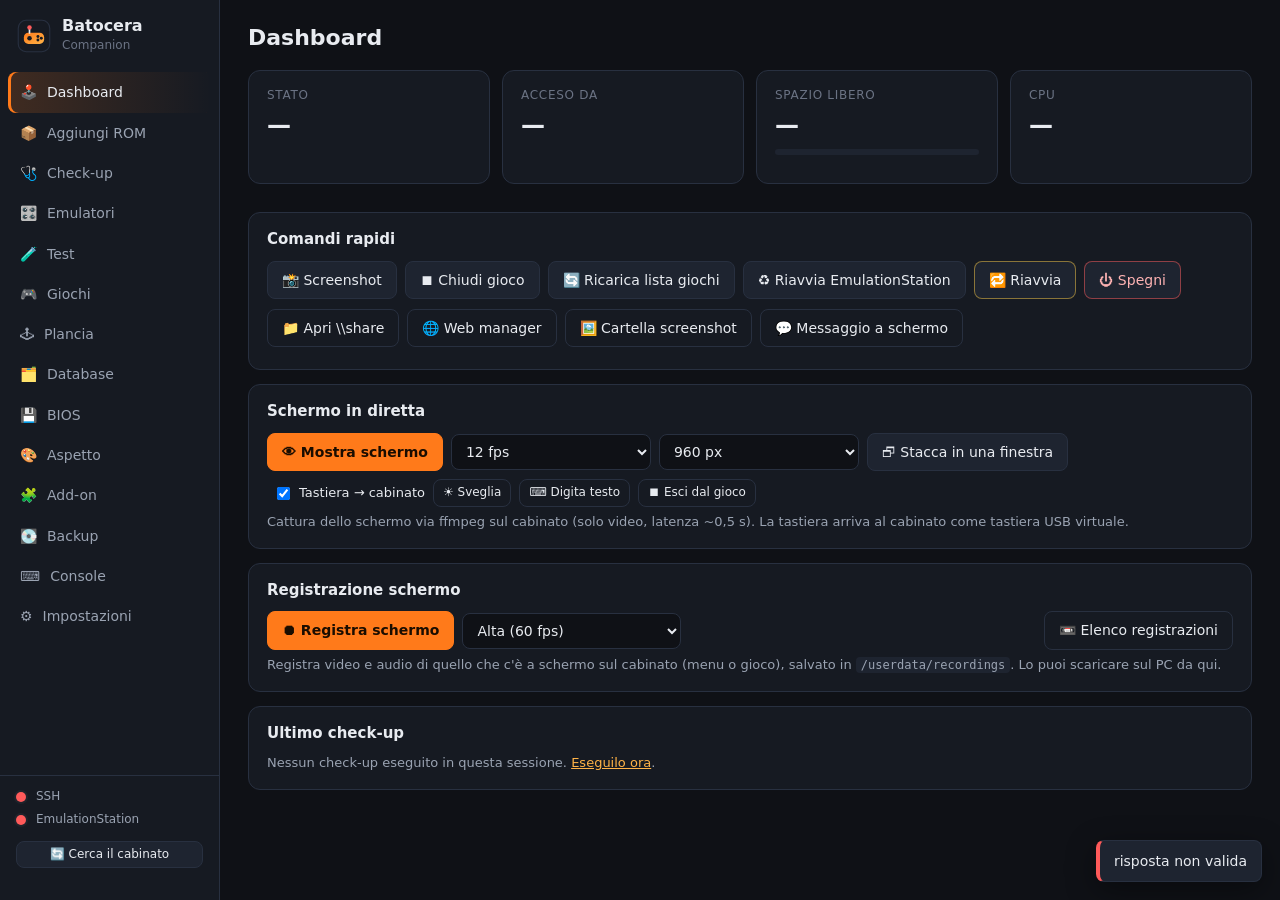
==== cmd/companion/web/index.html @ df808feb "1.18.3: scan e avanzamento con ETA per il backup USB; percentuale e tempo rimanente su tutte le barr" ====
<!doctype html>
<html lang="it">
<head>
<meta charset="utf-8">
<meta name="viewport" content="width=device-width, initial-scale=1, viewport-fit=cover">
<link rel="manifest" href="manifest.json">
<link rel="apple-touch-icon" href="icon-192.png">
<meta name="apple-mobile-web-app-capable" content="yes">
<meta name="apple-mobile-web-app-status-bar-style" content="black-translucent">
<meta name="theme-color" content="#0f1116">
<title>Batocera Companion</title>
<link rel="icon" href="icon.svg" type="image/svg+xml">
<link rel="stylesheet" href="app.css">
</head>
<body>
<div id="app">
  <aside id="side">
    <div class="brand">
      <img src="icon.svg" alt="">
      <div><b>Batocera</b><span>Companion</span></div>
    </div>
    <button id="menu-btn" type="button" onclick="toggleMenu()">☰ <span id="menu-cur">Dashboard</span></button>
    <nav>
      <a data-view="dash" class="active">🕹️ <span>Dashboard</span> <em class="badge" id="up-badge" hidden></em></a>
      <a data-view="roms">📦 <span>Aggiungi ROM</span></a>
      <a data-view="check">🩺 <span>Check-up</span></a>
      <a data-view="emu">🎛️ <span>Emulatori</span></a>
      <a data-view="test">🧪 <span>Test</span></a>
      <a data-view="games">🎮 <span>Giochi</span></a>
      <a data-view="plancia">🕹 <span>Plancia</span></a>
      <a data-view="dats">🗂️ <span>Database</span></a>
      <a data-view="bios">💾 <span>BIOS</span></a>
      <a data-view="look">🎨 <span>Aspetto</span></a>
      <a data-view="addons">🧩 <span>Add-on</span></a>
      <a data-view="backup">💽 <span>Backup</span></a>
      <a data-view="shell">⌨️ <span>Console</span></a>
      <a data-view="settings">⚙️ <span>Impostazioni</span></a>
    </nav>
    <div class="conn" id="conn">
      <div class="dot" id="dot-ssh"></div><span>SSH</span>
      <div class="dot" id="dot-es"></div><span>EmulationStation</span>
      <button class="btn sm" id="reconn-btn" onclick="reconnect()" title="Chiude la connessione e cerca di nuovo il cabinato" style="grid-column:1/-1;margin-top:6px">🔄 Cerca il cabinato</button>
    </div>
    <div class="side-foot"><span id="ver"></span></div>
  </aside>

  <main id="main">

    <!-- DASHBOARD -->
    <section data-view="dash" class="view active">
      <header><h1>Dashboard</h1><div class="hint" id="dash-host"></div></header>
      <div class="cards">
        <div class="card stat"><div class="k">Stato</div><div class="v" id="st-state">—</div><div class="s" id="st-run"></div><div class="s" id="st-reconn" hidden><button class="btn sm" onclick="reconnect()">🔄 Cerca il cabinato</button></div></div>
        <div class="card stat"><div class="k">Acceso da</div><div class="v" id="st-up">—</div><div class="s" id="st-ver"></div></div>
        <div class="card stat"><div class="k">Spazio libero</div><div class="v" id="st-disk">—</div><div class="s"><div class="bar"><i id="st-diskbar"></i></div></div></div>
        <div class="card stat"><div class="k">CPU</div><div class="v" id="st-temp">—</div><div class="s" id="st-roms"></div></div>
      </div>
      <div class="card" id="up-card" hidden>
        <h2>Aggiornamenti disponibili <span class="hint" id="up-when"></span></h2>
        <div id="up-list"></div>
        <div class="btns" style="margin-top:8px"><button class="btn" onclick="upLoad(true)">🔄 Controlla ora</button></div>
        <div id="up-job" hidden><div class="jobline"><span id="up-step"></span></div><div class="bar big"><i id="up-bar"></i></div><pre class="log" id="up-log"></pre></div>
      </div>
      <div class="card">
        <h2>Comandi rapidi</h2>
        <div class="btns">
          <button class="btn" onclick="cmd('screenshot')">📸 Screenshot</button>
          <button class="btn" onclick="cmd('emukill')">⏹ Chiudi gioco</button>
          <button class="btn" onclick="cmd('reloadgames')">🔄 Ricarica lista giochi</button>
          <button class="btn" onclick="cmd('restart_es')">♻️ Riavvia EmulationStation</button>
          <button class="btn warn" onclick="confirmCmd('reboot','Riavviare il cabinato?')">🔁 Riavvia</button>
          <button class="btn danger" onclick="confirmCmd('shutdown','Spegnere il cabinato?')">⏻ Spegni</button>
        </div>
        <div class="btns small">
          <button class="btn desktop-only ghost" onclick="openWhat('share')">📁 Apri \\share</button>
          <button class="btn ghost" onclick="openWhat('web')">🌐 Web manager</button>
          <button class="btn desktop-only ghost" onclick="openWhat('screens')">🖼️ Cartella screenshot</button>
          <button class="btn ghost" onclick="notifyPrompt()">💬 Messaggio a schermo</button>
        </div>
        <div id="shot-wrap" class="shot" hidden><img id="shot"><div class="hint" id="shot-path"></div></div>
      </div>
      <div class="card">
        <h2>Schermo in diretta</h2>
        <div class="btns">
          <button class="btn primary" id="live-btn" onclick="liveToggle()">👁 Mostra schermo</button>
          <select id="live-fps" class="in"><option value="8">8 fps (leggero)</option><option value="12" selected>12 fps</option><option value="20">20 fps</option><option value="30">30 fps</option></select>
          <select id="live-w" class="in"><option value="640">640 px</option><option value="960" selected>960 px</option><option value="1280">1280 px</option></select>
          <button class="btn desktop-only" onclick="liveDetach()">🗗 Stacca in una finestra</button>
          <label class="chk" style="margin-left:6px"><input type="checkbox" id="live-kb" checked> Tastiera → cabinato</label>
          <button class="btn sm ghost" onclick="wakeScreen()" title="Esce dal salvaschermo di EmulationStation">☀ Sveglia</button>
          <button class="btn sm ghost" onclick="typePrompt()" title="Digita un testo (URL, codice…) nel campo attivo sul cabinato">⌨ Digita testo</button>
          <button class="btn sm ghost" onclick="cmd('emukill')" title="Chiude il gioco in corso (come Hotkey+Start)">⏹ Esci dal gioco</button>
          <span class="hint" id="live-state"></span>
        </div>
        <div id="live-wrap" class="shot" hidden><div id="live-stage" tabindex="0" title="Clicca qui e usa la tastiera per controllare il cabinato" style="outline:none"><img id="live" style="width:100%;max-width:1280px;border-radius:8px;border:1px solid var(--line);background:#000;display:block"></div><div id="pad" class="pad mobile-only"></div><div class="hint desktop-only">Clicca sull'immagine per prendere il controllo: frecce · Invio = OK/A · Esc = indietro/B · nei giochi RetroArch: X=A Z=B S=X A=Y Q/W=L/R Invio=Start Shift destro=Select F1=menu Esc×2=esci</div></div>
        <div class="hint">Cattura dello schermo via ffmpeg sul cabinato (solo video, latenza ~0,5 s). La tastiera arriva al cabinato come tastiera USB virtuale.</div>
      </div>
      <div class="card">
        <h2>Registrazione schermo</h2>
        <div class="btns">
          <button class="btn primary" id="rec-btn" onclick="recToggle()">⏺ Registra schermo</button>
          <select id="rec-q" class="in" title="Qualità">
            <option value="ultra">Ultra (60 fps, file grande)</option>
            <option value="high" selected>Alta (60 fps)</option>
            <option value="mid">Media (30 fps)</option>
            <option value="low">Bassa (25 fps)</option>
          </select>
          <span id="rec-state" class="hint"></span>
          <div class="grow"></div>
          <button class="btn ghost" onclick="recList()">📼 Elenco registrazioni</button>
        </div>
        <div class="hint">Registra video e audio di quello che c'è a schermo sul cabinato (menu o gioco), salvato in <code>/userdata/recordings</code>. Lo puoi scaricare sul PC da qui.</div>
        <div id="rec-job" hidden><div class="jobline"><span id="rec-step"></span></div><div class="bar big"><i id="rec-bar"></i></div></div>
        <table class="tbl" id="rec-table" hidden><thead><tr><th>File</th><th>Dimensione</th><th>Data</th><th></th></tr></thead><tbody></tbody></table>
      </div>
      <div class="card" id="dash-summary">
        <h2>Ultimo check-up</h2>
        <div class="hint">Nessun check-up eseguito in questa sessione. <a href="#" onclick="go('check');runCheckup();return false">Eseguilo ora</a>.</div>
      </div>
    </section>

    <!-- ROM -->
    <section data-view="roms" class="view">
      <header><h1>Aggiungi ROM</h1><div class="hint">Scegli i file: capisco che gioco è, per quale sistema e per quale core, lo sistemo e lo copio nella cartella giusta.</div></header>
      <div class="card">
        <div class="btns">
          <button class="btn desktop-only primary" onclick="pick('files')">📄 Scegli file…</button>
          <button class="btn desktop-only" onclick="pick('folder')">📁 Scegli cartella…</button>
          <span class="or desktop-only">oppure incolla un percorso:</span>
          <input id="rom-path" class="in grow" placeholder="D:\ROM\sf2.zip  oppure  D:\ROM\neogeo">
          <button class="btn" onclick="analyzePath()">Analizza</button>
          <label class="btn mobile-only">📤 Carica file<input type="file" multiple hidden onchange="uploadAndAnalyze(this.files)"></label>
        </div>
        <div class="hint" id="dat-warning"></div>
      </div>
      <div class="card" id="rom-job" hidden>
        <div class="jobline"><b id="rom-job-title"></b><span id="rom-job-step"></span></div>
        <div class="bar big"><i id="rom-job-bar"></i></div>
        <pre class="log" id="rom-job-log"></pre>
      </div>
      <div class="card" id="rom-result" hidden>
        <div class="rowhead">
          <h2>Piano di copia</h2>
          <div class="legend"><i class="g"></i> riconosciuto <i class="y"></i> da verificare <i class="r"></i> non copiabile</div>
          <select class="in sel-sm" id="rom-filter" onchange="renderRoms()" title="Mostra solo…">
            <option value="all">Mostra: tutte</option>
            <option value="green">Solo riconosciute</option>
            <option value="yellow">Solo da verificare</option>
            <option value="red">Solo non copiabili</option>
            <option value="problems">Solo con problemi (gialle + rosse)</option>
          </select>
          <div class="grow"></div>
          <div class="summary" id="rom-summary"></div>
        </div>
        <table class="tbl" id="rom-table">
          <thead><tr><th></th><th>File</th><th>Gioco</th><th>Sistema</th><th>Core</th><th>Azione</th><th>Destinazione</th><th>Note</th></tr></thead>
          <tbody></tbody>
        </table>
        <div class="btns right">
          <button class="btn primary big" id="rom-apply" onclick="applyRoms()">⬆️ Copia sul cabinato</button>
        </div>
      </div>
    </section>

    <!-- CHECKUP -->
    <section data-view="check" class="view">
      <header><h1>Check-up</h1><div class="hint">Controllo completo: controller, hotkey, BIOS, ROM, video, audio, rete e impostazioni. Ogni correzione fa prima un backup di batocera.conf.</div></header>
      <div class="card">
        <div class="btns">
          <button class="btn primary" onclick="runCheckup()">🩺 Esegui check-up</button>
          <button class="btn" onclick="reportPDF()" title="Scarica un PDF con hardware, versioni, giochi, BIOS, controller, app e avvisi">📄 Report PDF</button>
          <div class="filters" id="check-filters"></div>
          <div class="grow"></div>
          <div class="score" id="check-score" hidden><b></b><span>/100</span></div>
        </div>
        <div id="check-job" hidden><div class="jobline"><span id="check-step"></span></div><div class="bar big"><i class="indet"></i></div></div>
      </div>
      <div id="check-list"></div>
      <div class="card" style="margin-top:14px">
        <h2>Perché scatta?</h2>
        <div class="hint">Diagnosi di scatti (stutter) e strappi dell'immagine (tearing): frequenza reale dello schermo, modalità video, CPU e temperature, vsync e impostazioni di RetroArch, catture dello schermo e programmi pesanti in sottofondo, servizi. Lanciala subito dopo aver giocato a un titolo che scatta.</div>
        <div class="btns" style="margin-top:8px"><button class="btn primary" onclick="stRun()">🩺 Analizza</button></div>
        <div id="st-job" hidden style="margin-top:8px"><div class="jobline"><span id="st-step"></span></div><div class="bar big"><i class="indet"></i></div></div>
        <div id="st-out" style="margin-top:10px"></div>
      </div>
      <div class="card" id="rl-card" style="margin-top:14px">
        <h2>Libreria ROM</h2>
        <div class="hint">Legge <b>tutti</b> i file in <code>/userdata/roms</code> sul cabinato (CRC compresi) e li confronta con i database: giochi riconosciuti, set arcade incompleti, dump sconosciuti, estensioni che EmulationStation ignora, giochi multi-disco con i CD separati in lista, giochi impostati su core non installati (quelli che crashano all'avvio), duplicati. Il risultato entra nel Check-up al posto del semplice conteggio dei file.</div>
        <div class="btns" style="margin-top:8px">
          <button class="btn primary" onclick="rlRun()">🔎 Analizza tutte le ROM</button>
          <button class="btn" id="rl-fix-md" onclick="rlFix('multidisc')" hidden>💿 Sistema i multi-disco</button>
          <button class="btn" id="rl-fix-cores" onclick="rlFix('cores')" hidden>🧹 Togli i core non installati</button>
        </div>
        <div id="rl-job" hidden style="margin-top:8px"><div class="jobline"><span id="rl-step"></span></div><div class="bar big"><i class="indet"></i></div><pre class="log" id="rl-log"></pre></div>
        <div id="rl-out" style="margin-top:10px"></div>
      </div>
    </section>

    <!-- TEST -->
    <section data-view="test" class="view">
      <header><h1>Test</h1><div class="hint">Prove misurate sul cabinato: quanto scalda il mini PC sotto carico e quanto margine hanno gli emulatori con le impostazioni attuali.</div></header>
      <div class="card">
        <h2>Stress test temperature</h2>
        <div class="hint">Mette tutti i core della CPU al 100% per i minuti scelti e registra temperatura e frequenza ogni secondo (15 s a riposo prima del carico). Fai una prova <b>senza ventola</b> e una <b>con ventola</b> con la stessa durata: le curve si sovrappongono nel grafico. Il cabinato deve essere nel menu, non in gioco.</div>
        <div class="btns" style="margin-top:8px;align-items:center">
          <input id="sx-label" placeholder="Etichetta (es. senza ventola)" style="max-width:240px">
          <select id="sx-min"><option value="2">2 min</option><option value="3" selected>3 min</option><option value="5">5 min</option><option value="10">10 min</option></select>
          <button class="btn primary" id="sx-run" onclick="sxRun()">🔥 Avvia stress test</button>
          <button class="btn" id="sx-stop" onclick="sxStop()" hidden>⏹ Ferma</button>
        </div>
        <div id="sx-job" hidden style="margin-top:8px"><div class="jobline"><span id="sx-step"></span><b id="sx-pct"></b></div><div class="bar big"><i id="sx-bar"></i></div><pre class="log" id="sx-log" style="max-height:120px"></pre></div>
        <div id="sx-chart" style="margin-top:10px"></div>
        <div id="sx-runs" style="margin-top:10px"></div>
      </div>
      <div class="card" style="margin-top:14px">
        <h2>Test prestazioni emulatore</h2>
        <div class="hint"><b>Benchmark</b>: avvia il gioco da EmulationStation per 6 s (così Batocera genera la configurazione esatta di quel sistema), lo chiude e lo rilancia nella modalità benchmark dell'emulatore — RetroArch con vsync e audio sbloccati per N secondi di gioco, MAME con <code>-bench</code> — ottenendo la <b>velocità rispetto al tempo reale</b>: 1,0× = regge appena i 60 fps, 3× = tre volte più veloce del necessario. Numero esatto e ripetibile: cambia impostazioni nella scheda Emulatori e rifai la prova. Dolphin, PCSX2, Flycast e gli altri non hanno una modalità benchmark: per loro (o spuntando <b>Misura in gioco</b>) il Companion misura invece CPU, core più carico, GPU e temperatura durante il gioco. <b>Confronta con le consigliate</b> ripete la prova con le impostazioni consigliate applicate temporaneamente (batocera.conf ripristinato alla fine). Durante il benchmark lo schermo del cabinato mostra il gioco accelerato: è normale.</div>
        <div class="btns" style="margin-top:8px;align-items:center">
          <select id="pf-sys" onchange="pfGames()"><option value="">Sistema…</option></select>
          <select id="pf-game" style="max-width:320px"><option value="">Gioco…</option></select>
          <select id="pf-sec"><option value="30">30 s</option><option value="45" selected>45 s</option><option value="90">90 s</option></select>
          <label class="chk"><input type="checkbox" id="pf-cmp"> Confronta con le consigliate</label>
          <label class="chk"><input type="checkbox" id="pf-live"> Misura in gioco</label>
          <button class="btn primary" id="pf-run" onclick="pfRun()">🏁 Avvia</button>
          <button class="btn" id="pf-stop" onclick="pfStop()" hidden>⏹ Ferma</button>
        </div>
        <div id="pf-job" hidden style="margin-top:8px"><div class="jobline"><span id="pf-step"></span><b id="pf-pct"></b></div><div class="bar big"><i id="pf-bar"></i></div></div>
        <div id="pf-out" style="margin-top:10px"></div>
      </div>
    </section>

    <!-- GAMES -->
    <section data-view="emu" class="view">
      <h1>Emulatori</h1>
      <p class="sub">Per ogni sistema: quale emulatore usare e come mostrare l'immagine, con la spiegazione di ogni voce e i valori consigliati per il PC del cabinato. Le modifiche vanno in <code>batocera.conf</code> (copia di sicurezza automatica) e valgono dal prossimo avvio di un gioco.</p>
      <div class="hint" id="emu-hw"></div>
      <div class="emu-wrap">
        <div class="card emu-list"><div id="emu-systems">…</div></div>
        <div class="card emu-form" id="emu-form"><div class="hint">Scegli un sistema a sinistra.</div></div>
      </div>
    </section>
    <section data-view="games" class="view">
      <header><h1>Giochi</h1><div class="hint">Elenco letto da EmulationStation. Doppio click o ▶ per avviare sul cabinato.</div></header>
      <div class="card">
        <div class="btns">
          <select id="g-sys" class="in" onchange="loadGames()"></select>
          <input id="g-filter" class="in grow" placeholder="cerca…" oninput="renderGames()">
          <span class="hint" id="g-count"></span>
        </div>
        <div class="btns" style="margin-top:8px">
          <button class="btn primary" onclick="gamesScrape()">🖼 Scraper…</button>
          <button class="btn" onclick="gamesRename()" title="Nomi leggibili: nome esteso per gli arcade, via i tag tra parentesi per le console">✎ Nomi…</button>
          <button class="btn" id="g-mame" onclick="gamesMame()" title="Verifica e converte gli zip della cartella mame alla versione di MAME installata sul cabinato">🔧 Set MAME…</button>
          <button class="btn" onclick="gamesMultidisc()" title="Crea l'.m3u e nasconde i singoli CD dei giochi multi-disco">💿 Nascondi duplicati multi-CD</button>
          <button class="btn" onclick="gamesHide(true)" title="Nasconde i selezionati dalla lista di EmulationStation">👁‍🗨 Nascondi</button>
          <button class="btn ghost" onclick="gamesHide(false)">Mostra</button>
          <button class="btn danger" id="g-del" onclick="gamesDelete()" disabled>🗑 Elimina selezionati</button>
          <label class="chk"><input type="checkbox" id="g-perm"> elimina definitivamente (senza cestino)</label>
          <div class="grow"></div>
          <span class="hint" id="g-trash"></span>
          <button class="btn ghost sm" onclick="gamesTrashEmpty()">Svuota cestino</button>
        </div>
        <div id="g-job" hidden><div class="jobline"><span id="g-step"></span></div><div class="bar big"><i id="g-bar"></i></div><pre class="log" id="g-log"></pre></div>
        <table class="tbl" id="g-table"><thead><tr><th style="width:28px"><input type="checkbox" id="g-all" onchange="gamesAll(this.checked)"></th><th style="width:45%">Nome</th><th>File</th><th style="width:190px"></th></tr></thead><tbody></tbody></table>
      </div>
    </section>

    <!-- DATS -->
    <section data-view="plancia" class="view">
      <header><h1>Plancia</h1><div class="hint">I comandi fisici del cabinato con le scritte della plancia: si illuminano quando li premi, così verifichi cablaggio ed encoder senza avviare un gioco. Sotto ogni pulsante c'è il tasto Batocera corrispondente (A, B, X, Y, L, R, Start, Hotkey).</div></header>
      <div class="card">
        <div class="btns">
          <span id="pl-st" class="hint">…</span>
          <div class="grow"></div>
          <label class="chk"><input type="checkbox" id="pl-swap" onchange="plSwap(this.checked)"> Scambia giocatore 1 ↔ 2</label>
          <button class="btn" id="pl-edit-btn" onclick="plEditToggle()">✏️ Rinomina pulsanti</button>
          <button class="btn" onclick="plResetTest()">↺ Azzera test</button>
        </div>
        <div class="hint" id="pl-hint" style="margin-top:6px">Premi ogni comando sul cabinato: quelli già provati restano segnati con ✓. In modalità rinomina clicca un pulsante per cambiarne la scritta.</div>
        <div id="pl-board" class="pl-board"></div>
        <details style="margin-top:10px"><summary class="hint" style="cursor:pointer">Eventi grezzi</summary><pre id="pl-log" class="log" style="max-height:160px"></pre></details>
      </div>
    </section>
    <section data-view="dats" class="view">
      <header><h1>Database (DAT)</h1><div class="hint">Elenchi ufficiali dei file che ogni core si aspetta. Servono per riconoscere e ricostruire le ROM. Il DAT di MAME viene generato dal MAME installato sul cabinato, così è sempre quello giusto.</div></header>
      <div class="card">
        <div class="btns">
          <button class="btn primary" onclick="datDownloadRecommended()">⬇️ Scarica i consigliati</button>
          <button class="btn" onclick="datGenerate()">🏭 Genera DAT MAME dal cabinato</button>
          <button class="btn" onclick="datImport()">📥 Importa DAT da file…</button>
          <button class="btn ghost" onclick="loadDats()">Aggiorna</button>
        </div>
        <div id="dat-job" hidden><div class="jobline"><span id="dat-step"></span></div><div class="bar big"><i id="dat-bar"></i></div><pre class="log" id="dat-log"></pre></div>
      </div>
      <div class="card"><h2>Arcade</h2><table class="tbl" id="dat-arcade"><tbody></tbody></table></div>
      <div class="card"><h2>Console</h2><table class="tbl" id="dat-console"><tbody></tbody></table></div>
    </section>

    <!-- BIOS -->
    <section data-view="bios" class="view">
      <header><h1>BIOS</h1><div class="hint">Stato dei BIOS secondo <code>batocera-systems</code>. Copia i file mancanti in /userdata/bios con il nome esatto.</div></header>
      <div class="card">
        <div class="btns">
          <button class="btn primary" onclick="biosUpload('bios')">⬆️ Carica file BIOS…</button>
          <button class="btn primary" onclick="biosUpload('folder')">📁 Carica tutta la cartella BIOS…</button>
          <label class="chk"><input type="checkbox" id="bios-ow"> sovrascrivi anche quelli già presenti</label>
          <button class="btn ghost" onclick="loadBios(true)">Ricontrolla</button>
          <span class="hint" id="bios-summary"></span>
        </div>
        <div id="bios-job" hidden><div class="jobline"><span id="bios-step"></span></div><div class="bar big"><i id="bios-bar"></i></div><pre class="log" id="bios-log"></pre></div>
      </div>
      <div class="card"><table class="tbl" id="bios-table"><thead><tr><th>Sistema</th><th>File</th><th>Stato</th><th>Dettaglio</th></tr></thead><tbody></tbody></table></div>
    </section>

    <!-- ASPETTO -->
    <section data-view="look" class="view">
      <header><h1>Aspetto</h1><div class="hint">Schermata di avvio (video/immagine) e tema di EmulationStation. Ogni modifica è reversibile: gli originali finiscono in <code>/userdata/system/companion_backup</code>.</div></header>
      <div class="card" id="stock-card">
        <h2>Modalità "stock" per i video <span id="stock-state" class="hint"></span></h2>
        <div class="hint">Il cabinato si presenta come un Arcade1Up originale: in lista restano <b>solo i giochi che scegli qui</b> (gli altri vengono nascosti, i sistemi senza giochi scelti spariscono dal menu), i menu di configurazione spariscono (modalità Kiosk), niente orologio né suggerimenti in basso. Tutto torna com'era con "Disattiva". EmulationStation viene riavviato.</div>
        <div class="btns" style="margin-top:8px">
          <select id="stock-sys" class="in" onchange="stockRender()"></select>
          <input id="stock-filter" class="in grow" placeholder="cerca…" oninput="stockRender()">
          <button class="btn sm" onclick="stockPick('street fighter')">+ tutti gli Street Fighter</button>
          <button class="btn sm ghost" onclick="stockPickAll(true)">seleziona i visibili</button>
          <button class="btn sm ghost" onclick="stockPickAll(false)">deseleziona i visibili</button>
          <span class="hint" id="stock-count"></span>
        </div>
        <div id="stock-games" class="chklist" style="max-height:260px;overflow:auto;margin-top:8px"></div>
        <label class="chk" style="margin-top:6px"><input type="checkbox" id="stock-kiosk" checked> Modalità Kiosk (nasconde i menu di configurazione; Hotkey+Start e il menu rapido dei giochi restano)</label>
        <div class="btns" style="margin-top:8px"><button class="btn primary" id="stock-on" onclick="stockSet('on')">🎬 Attiva</button><button class="btn" id="stock-off" onclick="stockSet('off')">↩ Disattiva</button></div>
      </div>
      <div class="card">
        <h2>Schermata di avvio</h2>
        <div class="hint" id="look-splash-state">…</div>
        <div class="form" style="margin-top:10px">
          <label>Video di avvio (.mp4)<div class="btns"><input id="lk-video" class="in grow" placeholder="nessuno" readonly><button class="btn" onclick="lkPick('video')">Scegli…</button></div></label>
          <label>Immagine fissa dei primi secondi (boot-logo .png) <span class="hint">su molti PC non viene mostrata: meglio metterla dentro il video</span><div class="btns"><input id="lk-bootlogo" class="in grow" placeholder="nessuna" readonly><button class="btn" onclick="lkPick('bootlogo')">Scegli…</button></div></label>
          <label>Logo della schermata di caricamento di EmulationStation (dopo il video, .png)<div class="btns"><input id="lk-eslogo" class="in grow" placeholder="originale Batocera" readonly><button class="btn" onclick="lkPick('eslogo')">Scegli…</button></div></label>
          <label>Durata riproduzione<input id="lk-length" class="in" value="auto" placeholder="auto"><span class="hint">Lascia <b>auto</b>: il video viene riprodotto per intero e X parte dopo. Un numero di secondi fisso può far fallire l'avvio grafico (drmSetMaster busy).</span></label>
          <label class="chk"><input type="checkbox" id="lk-sound" checked> Audio del video</label>
          <label class="chk"><input type="checkbox" id="lk-subtitle"> Mostra la scritta della versione Batocera</label>
          <label class="chk"><input type="checkbox" id="lk-replace" checked> Togli gli altri video/immagini già presenti in /userdata/splash</label>
        </div>
        <div class="btns">
          <button class="btn primary" onclick="lkApplySplash()">⬆️ Applica</button>
          <button class="btn ghost" onclick="lkResetSplash()">↩ Ripristina originale Batocera</button>
        </div>
        <div id="look-job" hidden><div class="jobline"><span id="look-step"></span></div><div class="bar big"><i id="look-bar"></i></div><pre class="log" id="look-log"></pre></div>
      </div>
      <div class="card">
        <h2>Tema di EmulationStation</h2>
        <div class="btns">
          <span>Tema attuale: <b id="lk-curtheme">—</b></span>
          <div class="grow"></div>
          <select id="lk-theme" class="in"></select>
          <button class="btn primary" onclick="lkSetTheme()">Applica e riavvia ES</button>
          <button class="btn" onclick="lkUploadTheme()">📦 Carica tema da .zip…</button>
          <input id="lk-ghurl" class="in grow" placeholder="https://github.com/utente/nome-tema (tema non in catalogo)">
          <button class="btn" onclick="lkInstallURL()">⬇ Installa da GitHub</button>
        </div>
        <div class="hint">I temi si trovano su <a href="#" onclick="openUrl('https://wiki.batocera.org/themes');return false">wiki.batocera.org/themes</a> e su GitHub (es. <code>es-theme-*</code>). Uno zip scaricato da GitHub va bene così com'è.</div>
        <div class="btns small"><button class="btn ghost" onclick="lkLoadAvailable()">🌐 Catalogo temi Batocera</button><input id="lk-search" class="in" placeholder="cerca…" oninput="lkRenderAvail()" hidden><span class="hint" id="lk-avail-hint"></span></div>
        <div class="themes" id="lk-avail" hidden></div>
      </div>
    </section>

    <!-- ADD-ON -->
    <section data-view="addons" class="view">
      <header><h1>Add-on</h1><div class="hint">Store ufficiale Batocera (giochi homebrew, port, bezel, musiche) e <b>Batocera Unofficial Add-Ons</b> (Chiaki per PS5, Moonlight, Steam, Heroic, Fightcade…). Si installano sul cabinato e compaiono in Ports.</div></header>
      <div class="card">
        <div class="form adbar">
          <label>Origine<select id="ad-src" class="in" onchange="adRender()"><option value="all">Tutti</option><option value="bua">Non ufficiali (BUA)</option><option value="official">Store ufficiale Batocera</option></select></label>
          <label>Categoria<select id="ad-cat" class="in" onchange="adRender()"><option value="all">Tutte</option></select></label>
          <label>Cerca<input id="ad-search" class="in" placeholder="es. chiaki" oninput="adRender()"></label>
        </div>
        <div class="btns adbar2">
          <label class="chk"><input type="checkbox" id="ad-rec" checked onchange="adRender()"> ⭐ Solo consigliati</label>
          <label class="chk"><input type="checkbox" id="ad-inst" onchange="adRender()"> Solo installati</label>
          <div class="grow"></div>
          <button class="btn ghost" onclick="adLoad(true)">🔄 Aggiorna elenco</button>
        </div>
        <div class="hint" id="ad-hint">…</div>
        <div id="ad-job" hidden><div class="jobline"><b id="ad-job-title"></b><span id="ad-step"></span></div><div class="bar big"><i id="ad-bar"></i></div><pre class="log" id="ad-log"></pre></div>
      </div>
      <div class="themes" id="ad-list"></div>
      <div class="card" style="margin-top:14px">
        <h2>Configurazione con un clic</h2>
        <div class="hint">Le app che su Batocera richiedono ritocchi a mano. Il Companion li fa tutti e dice cosa manca.</div>
        <div class="themes" id="as-list"><div class="muted">…</div></div>
        <div id="as-job" hidden><div class="jobline"><b id="as-job-title"></b><span id="as-step"></span></div><div class="bar big"><i id="as-bar"></i></div><pre class="log" id="as-log"></pre></div>
      </div>
      <div class="card" style="margin-top:14px">
        <h2>Flathub</h2>
        <div class="hint">App Linux "ufficiali" (Steam, Heroic, Moonlight, chiaki-ng, emulatori aggiornati…) installate con flatpak e aggiornabili. Compaiono nella sezione <b>Flatpak</b> di EmulationStation.</div>
        <div class="form adbar">
          <label>Cerca su Flathub<input id="fh-search" class="in" placeholder="es. steam, heroic, moonlight" onkeydown="if(event.key==='Enter')fhSearch()"></label>
          <div class="btns" style="align-self:end"><button class="btn primary" onclick="fhSearch()">🔍 Cerca</button><button class="btn ghost" onclick="fhLoad()">⭐ Consigliati e installati</button></div>
        </div>
        <div class="hint" id="fh-hint">…</div>
        <div id="fh-job" hidden><div class="jobline"><b id="fh-job-title"></b><span id="fh-step"></span></div><div class="bar big"><i id="fh-bar"></i></div><pre class="log" id="fh-log"></pre></div>
        <div class="themes" id="fh-list"></div>
      </div>
    </section>

    <!-- SHELL -->
    <section data-view="shell" class="view">
      <header><h1>Console SSH</h1><div class="hint">Comandi diretti sul cabinato (utente root). Utile per <code>batocera-settings-get</code>, <code>batocera-systems</code>, <code>batocera-joysticks-hotkeys</code>…</div></header>
      <div class="card">
        <div class="term" id="sh-term" onclick="if(!getSelection().toString())$('#sh-cmd').focus()">
          <pre id="sh-out"><span class="t-dim">Batocera Companion — console del cabinato (root). Invio esegue, Maiusc+Invio va a capo, ↑/↓ richiama i comandi precedenti.</span>
</pre>
          <div class="t-in"><span class="t-prompt">root@batocera:~#</span><textarea id="sh-cmd" rows="1" spellcheck="false" autocomplete="off" oninput="shGrow()" onkeydown="shKey(event)"></textarea></div>
        </div>
        <div class="btns" style="margin-top:8px"><button class="btn primary" onclick="runShell()">▶ Esegui</button><button class="btn" onclick="shClear()">🧹 Svuota schermata</button><button class="btn" onclick="shCopy()">📋 Copia output</button></div>
        <div class="chips">
          <span class="chip" onclick="shq('batocera-info')">batocera-info</span>
          <span class="chip" onclick="shq('batocera-systems')">batocera-systems</span>
          <span class="chip" onclick="shq('batocera-joysticks-hotkeys')">joysticks-hotkeys</span>
          <span class="chip" onclick="shq('cat /userdata/system/batocera.conf | grep -v ^#')">batocera.conf</span>
          <span class="chip" onclick="shq('cat /userdata/system/configs/emulationstation/es_input.cfg')">es_input.cfg</span>
          <span class="chip" onclick="shq('tail -n 50 /userdata/system/logs/es_launch_stderr.log')">log ultimo avvio</span>
          <span class="chip" onclick="shq('ls /usr/lib/libretro/')">core installati</span>
          <span class="chip" onclick="shq('batocera-es-swissknife --emupid; batocera-es-swissknife --espid')">pid</span>
        </div>
      </div>
    </section>

    <!-- SETTINGS -->
    <section data-view="backup" class="view">
      <div class="card">
        <h2>Backup del cabinato sul PC</h2>
        <div class="hint">Copia sul PC solo i file nuovi o cambiati dall'ultima volta (incrementale), in una cartella normale che puoi sfogliare. Il primo backup delle ROM può durare a lungo; i successivi pochi minuti. <b>Ripristina</b> fa il percorso inverso, riportando sul cabinato i file del backup che mancano o sono diversi.</div>
        <div class="form adbar">
          <label>Dove<select id="bk-target" class="in" onchange="bkTarget()"><option value="pc">Sul PC (questo computer)</option><option value="usb">Su un disco USB collegato al cabinato</option></select></label>
          <label id="bk-dir-wrap">Cartella di destinazione sul PC<input id="bk-dir" class="in" placeholder="es. D:\Backup cabinato"></label>
          <div class="btns" id="bk-pick-wrap" style="align-self:end"><button class="btn" onclick="bkPick()">📁 Scegli…</button></div>
          <label id="bk-usb-wrap" hidden>Disco USB<select id="bk-usb" class="in"></select></label>
          <div class="btns" id="bk-usb-btn" style="align-self:end" hidden><button class="btn" onclick="bkUsbLoad()">🔄 Aggiorna</button></div>
        </div>
        <div id="bk-unmounted"></div>
        <div class="hint" id="bk-usb-hint" hidden>Il backup viene fatto dal cabinato stesso con rsync nella cartella <code>batocera-backup</code> del disco: più veloce che passare dal PC e non occupa la rete. Il disco va formattato in exFAT, NTFS o ext4 (FAT32 non regge file sopra i 4 GB).</div>
        <div id="bk-cats" class="chklist"></div>
        <label class="chk"><input type="checkbox" id="bk-mirror"> Rimuovi dal backup i file che sul cabinato non esistono più <span class="hint">(altrimenti il backup conserva anche i giochi cancellati)</span></label>
        <div class="btns" style="margin-top:10px">
          <button class="btn" onclick="bkScan()">🔍 Calcola dimensioni</button>
          <button class="btn primary" onclick="bkRun('backup')">💽 Esegui backup</button>
          <button class="btn danger" onclick="bkRun('restore')">⏪ Ripristina sul cabinato…</button>
          <button class="btn ghost" id="bk-cancel" hidden onclick="bkCancel()">✖ Annulla</button>
        </div>
        <div class="hint" id="bk-last"></div>
        <div id="bk-job" hidden><div class="jobline"><b id="bk-job-title"></b><span id="bk-step"></span><b id="bk-pct"></b></div><div class="bar big"><i id="bk-bar"></i></div><pre class="log" id="bk-log"></pre></div>
      </div>
    </section>
    <section data-view="settings" class="view">
      <header><h1>Impostazioni</h1></header>
      <div class="card">
        <h2>Cabinato</h2>
        <div class="form">
          <label>Indirizzo IP o nome<input id="c-host" class="in"></label>
          <label>Indirizzo remoto (Tailscale, opzionale)<input id="c-remote" class="in" placeholder="100.x.x.x — usato quando l'IP di casa non risponde"></label>
          <label>Utente SSH<input id="c-user" class="in"></label>
          <label>Password SSH<input id="c-pass" class="in" type="password"></label>
          <label>Porta SSH<input id="c-sshport" class="in" type="number"></label>
          <label>Porta API EmulationStation<input id="c-esport" class="in" type="number"></label>
          <label>Cartella ROM<input id="c-roms" class="in"></label>
          <label>Cartella BIOS<input id="c-bios" class="in"></label>
          <label>Cartella screenshot (PC)<input id="c-shots" class="in"></label>
        </div>
      </div>
      <div class="card">
        <h2>Aggiunta ROM</h2>
        <div class="form">
          <label>Ordine di preferenza core arcade<input id="c-pref" class="in" placeholder="fbneo, mame, mame2015, mame2010, mame2003_plus"></label>
          <label class="chk"><input type="checkbox" id="c-chd"> Converti cue/bin, iso e gdi in CHD sul cabinato</label>
        </div>
        <div class="hint">Quando un gioco è completo per più core, viene usato il primo dell'elenco. Se la cartella di destinazione usa un altro core di default, il core viene impostato solo per quel gioco.</div>
      </div>
      <div class="card">
        <h2>Accesso da iPhone / altri dispositivi</h2>
        <div class="form">
          <label class="chk"><input type="checkbox" id="c-lan"> Attiva l'accesso dalla rete di casa (con PIN)</label>
          <label>PIN (almeno 4 cifre)<input id="c-pin" class="in" inputmode="numeric" placeholder="es. 2468"></label>
          <label>Porta<input id="c-lanport" class="in" type="number" value="8765"></label>
        </div>
        <div class="hint" id="c-lan-info">Modalità "server sul PC": il PC deve restare acceso con l'app aperta. Sull'iPhone apri Safari all'indirizzo mostrato qui dopo il salvataggio, inserisci il PIN (solo la prima volta), poi Condividi → <b>Aggiungi alla schermata Home</b>. Preferisci il server sul cabinato qui sotto.</div>
      </div>
      <div class="card" id="ts-card">
        <h2>Accesso remoto (Tailscale)</h2>
        <div class="hint">Con Tailscale installato sul cabinato (add-on di Batocera) lo raggiungi da fuori casa: questo Companion passa da solo all'indirizzo remoto quando l'IP di casa non risponde, e la web app sul telefono funziona all'indirizzo Tailscale con lo stesso PIN.</div>
        <div class="hint" id="ts-state" style="margin-top:8px">…</div>
        <div class="btns" style="margin-top:8px">
          <button class="btn primary" onclick="tsAction('enable')">▶ Avvio automatico</button>
          <button class="btn" onclick="tsAction('restart')">↻ Riavvia</button>
          <button class="btn" onclick="tsAction('login')">🔑 Accedi all'account…</button>
          <button class="btn ghost" onclick="tsAction('disable')">⏸ Disattiva avvio</button>
          <button class="btn ghost" onclick="tsUseRemote()">Usa IP remoto qui</button>
        </div>
      </div>
      <div class="card" id="vb-card">
        <h2>Pulsanti volume del cabinato</h2>
        <div class="hint">Il bilanciere del volume collegato a due ingressi dello zero delay: un servizio sul cabinato alza/abbassa il volume di sistema (menu, giochi, Chiaki) e mostra la percentuale a schermo. Tienilo premuto per andare veloce.</div>
        <div class="hint" id="vb-state" style="margin-top:8px">…</div>
        <div class="form" style="margin-top:8px">
          <label>Pulsante volume +<div class="btns"><input id="vb-up" class="in grow" placeholder="non rilevato" readonly><button class="btn" onclick="vbDetect('up')">Rileva…</button></div></label>
          <label>Pulsante volume −<div class="btns"><input id="vb-down" class="in grow" placeholder="non rilevato" readonly><button class="btn" onclick="vbDetect('down')">Rileva…</button></div></label>
          <label>Passo (%)<input id="vb-pct" class="in" type="number" value="5" min="1" max="25"></label>
          <label>Volume massimo (%)<input id="vb-max" class="in" type="number" value="150" min="100" max="200" title="Oltre 100 PipeWire amplifica via software"></label>
          <label>Volume all'avvio (%)<input id="vb-boot" class="in" type="number" value="50" min="0" max="200" title="Impostato a ogni accensione del cabinato, poi regoli col bilanciere"></label>
          <label>Tempo minimo fra due variazioni (s)<input id="vb-int" class="in" type="number" value="1" min="0.1" max="5" step="0.1" title="Anche tenendo premuto il bilanciere il volume cambia al massimo una volta ogni tanti secondi"></label>
          <label class="chk" style="grid-column:1/-1"><input type="checkbox" id="vb-popup"> Mostra la barra del volume di EmulationStation al centro dello schermo <span class="hint">(se la spegni/accendi, EmulationStation viene riavviato: non farlo con un gioco in corso)</span></label>
        </div>
        <div class="btns" style="margin-top:8px">
          <button class="btn primary" onclick="vbInstall()">🔊 Installa sul cabinato</button>
          <button class="btn ghost" onclick="vbRemove()">🗑 Rimuovi</button>
        </div>
        <div id="vb-job" hidden><div class="jobline"><span id="vb-step"></span></div><div class="bar big"><i id="vb-bar"></i></div><pre class="log" id="vb-log"></pre></div>
      </div>
      <div class="card" id="ss-card">
        <h2>ScreenScraper</h2>
        <div class="hint">Lo scraper più completo: descrizioni in italiano, genere, anno, copertine, schermate, loghi, video, manuali. Con l'account qui sotto lo usi in due modi: <b>dal Companion</b> (scheda Giochi → Scraper → ScreenScraper) oppure <b>dal menu di Batocera</b> ("Usa anche in Batocera" scrive l'account nelle impostazioni di EmulationStation).</div>
        <div class="form" style="margin-top:10px">
          <label>Utente ScreenScraper<input id="ss-user" class="in" autocomplete="off"></label>
          <label>Password<input id="ss-pass" class="in" type="password" placeholder="(invariata)"></label>
          <label>Regioni preferite<input id="ss-region" class="in" placeholder="it, eu, wor, us, jp"></label>
          <label>Lingue descrizioni<input id="ss-lang" class="in" placeholder="it, en"></label>
        </div>
        <details style="margin-top:8px"><summary class="hint" style="cursor:pointer">Credenziali sviluppatore (servono solo per lo scraper <b>dal Companion</b>)</summary>
          <div class="hint">ScreenScraper accetta richieste solo da software registrati: oltre all'account utente serve un <b>devid</b> + <b>devpassword</b>. Si chiedono gratis sul forum di screenscraper.fr (sezione "Demande de compte développeur") indicando il nome del programma, in genere in pochi giorni. Senza, usa "Usa anche in Batocera": lo scraper di Batocera ha le sue credenziali.</div>
          <div class="form" style="margin-top:6px">
            <label>devid<input id="ss-devid" class="in" autocomplete="off"></label>
            <label>devpassword<input id="ss-devpass" class="in" type="password" placeholder="(invariata)"></label>
          </div>
        </details>
        <div class="btns" style="margin-top:10px"><button class="btn primary" onclick="ssSave()">💾 Salva</button><button class="btn" onclick="ssTest()">🔑 Prova account</button><button class="btn" onclick="ssToES()">📺 Usa anche in Batocera</button></div>
        <div class="hint" id="ss-status" style="margin-top:6px"></div>
      </div>
      <div class="card" id="sg-card">
        <h2>Pistole Sinden (lightgun)</h2>
        <div class="hint">Batocera riconosce le Sinden da solo appena le colleghi via USB (sono una telecamera + un mouse): nessun driver da installare. Qui vedi se sono rilevate e regoli i <b>bordi</b> che la pistola usa per prendere la mira e il <b>rinculo</b>. Le impostazioni valgono per tutti gli emulatori e si applicano dal prossimo gioco avviato.</div>
        <div id="sg-status" class="hint" style="margin-top:8px">…</div>
        <div class="form" style="margin-top:10px">
          <label>Spessore dei bordi<select id="sg-borderssize" class="in"><option value="thin">Sottile (1% dello schermo)</option><option value="medium">Medio (2%) — consigliato</option><option value="big">Grande (2% + cornice nera 1%)</option></select></label>
          <label>Quando mostrarli<select id="sg-bordersmode" class="in"><option value="auto">Automatico — solo con una pistola collegata (consigliato)</option><option value="normal">Normale</option><option value="hidden">Mai (la mira non funziona)</option><option value="force">Sempre, anche senza pistola (per provare)</option></select></label>
          <label>Colore<select id="sg-borderscolor" class="in"><option value="white">Bianco — consigliato</option><option value="red">Rosso</option><option value="green">Verde</option><option value="blue">Blu</option></select></label>
          <label>Rinculo (solo modelli con rinculo)<select id="sg-recoil" class="in"><option value="none">Spento</option><option value="gun">Pistola (un colpo)</option><option value="gun-quiet">Pistola, leggero</option><option value="machinegun">Mitra (a raffica)</option><option value="machinegun-quiet">Mitra, leggero</option></select></label>
        </div>
        <div style="display:flex;gap:14px;align-items:flex-start;margin-top:10px;flex-wrap:wrap">
          <canvas id="sg-preview" width="256" height="192" style="border:1px solid var(--line);border-radius:6px;background:#222"></canvas>
          <div class="hint" style="flex:1;min-width:220px">Anteprima dei bordi sul tuo schermo 4:3. Il bordo bianco è quello che la telecamera della pistola inquadra: più è spesso, più la mira è stabile, ma mangia un po' di immagine. Su uno schermo da 17" il medio è il compromesso giusto.<br><br>Prima partita: in Batocera → Impostazioni controller → Lightgun fai la <b>calibrazione</b> una volta per pistola, poi nei giochi MAME premi i bordi se la mira è spostata.</div>
        </div>
        <div class="btns" style="margin-top:10px"><button class="btn primary" onclick="sgSave()">💾 Salva</button><button class="btn" onclick="sgLoad()">🔄 Rileva pistole</button></div>
      </div>
      <div class="card" id="wk-card">
        <h2>Plancia → tastiera per Model 2 / Model 3 (Wine)</h2>
        <div class="hint">Gli emulatori Windows sotto Wine (Sega Model 2, Supermodel) non ricevono i tasti che Batocera genera con evmapy. Questo servizio legge direttamente la plancia (dalla configurazione controller di EmulationStation) e manda i tasti di default dell'emulatore con una tastiera virtuale, <b>solo mentre gira un gioco di quei sistemi</b>. Mappa: leva = frecce · Coin = 5 · Start = 1 · A = gas (↑) · B = freno (↓) · X = Z · Y = X · P2 Start/Coin = 2/6 · Hotkey+Start = esci.</div>
        <div class="hint" id="wk-state" style="margin-top:8px">…</div>
        <div class="form" style="margin-top:8px">
          <label>Encoder del giocatore 1<div class="btns"><input id="wk-p1" class="in grow" placeholder="non rilevato: usa l'ordine di EmulationStation" readonly><button class="btn" onclick="wkDetect()">Rileva: muovi la leva P1…</button></div></label>
        </div>
        <label class="chk" style="margin-top:8px"><input type="checkbox" id="wk-swap"> Inverti giocatore 1 e 2</label>
        <div class="btns" style="margin-top:8px">
          <button class="btn primary" onclick="wkAction('install')">Installa sul cabinato</button>
          <button class="btn ghost" onclick="wkAction('remove')">Rimuovi</button>
        </div>
      </div>
      <div class="card" id="ha-card">
        <h2>Home Assistant</h2>
        <div class="hint">Installa sul cabinato un agente leggero (basato su HA-Batocera di JBSLabs) che pubblica via MQTT solo: <b>acceso/spento</b>, <b>gioco in corso</b>, <b>temperatura CPU</b>, <b>RAM usata</b> e <b>disco usato</b>, più i pulsanti Riavvia/Spegni. Aggiorna ogni 30 secondi senza interrogare il monitor, quindi non disturba i giochi. Il dispositivo compare da solo in Home Assistant (MQTT discovery); reinstallando, i sensori vecchi vengono rimossi.</div>
        <div class="hint" id="ha-state" style="margin-top:8px">…</div>
        <div class="form" style="margin-top:8px">
          <label>Broker MQTT (IP di Home Assistant)<input id="ha-host" class="in" placeholder="192.168.1.92"></label>
          <label>Porta<input id="ha-port" class="in" type="number" value="1883"></label>
          <label>Utente MQTT<input id="ha-user" class="in" placeholder="mqtt_user"></label>
          <label>Password MQTT<input id="ha-pass" class="in" type="password"></label>
          <label>Nome del dispositivo in HA<input id="ha-name" class="in" value="Cabinato Arcade1Up"></label>
          <label>ID (lettere/numeri)<input id="ha-id" class="in" value="cabinato"></label>
        </div>
        <div class="btns" style="margin-top:8px">
          <button class="btn primary" onclick="haInstall()">🏠 Installa / aggiorna sul cabinato</button>
          <button class="btn ghost" onclick="haRemove()">🗑 Rimuovi</button>
          <button class="btn ghost" onclick="haLoad()">Aggiorna stato</button>
        </div>
        <div id="ha-job" hidden><div class="jobline"><span id="ha-step"></span></div><div class="bar big"><i id="ha-bar"></i></div><pre class="log" id="ha-log"></pre></div>
      </div>
      <div class="card" id="cab-card">
        <h2>Server sul cabinato (consigliato per iPhone)</h2>
        <div class="hint">Installa questa stessa app <b>dentro Batocera</b> come servizio: parte con il cabinato e l'iPhone funziona anche a PC spento. Il PIN si inserisce una sola volta per dispositivo, poi la sessione non scade mai.</div>
        <div class="hint" id="cab-state" style="margin-top:8px">…</div>
        <div class="form" style="margin-top:8px">
          <label>PIN per il server sul cabinato<input id="cab-pin" class="in" inputmode="numeric" placeholder="es. 2468"></label>
          <label>Porta<input id="cab-port" class="in" type="number" value="8765"></label>
        </div>
        <div class="btns">
          <button class="btn primary" id="cab-install" onclick="cabInstall()">⬆️ Installa / aggiorna sul cabinato</button>
          <button class="btn ghost" onclick="cabRemove()">🗑 Rimuovi dal cabinato</button>
          <button class="btn ghost" onclick="cabLoad()">Aggiorna stato</button>
        </div>
        <div id="cab-job" hidden><div class="jobline"><span id="cab-step"></span></div><div class="bar big"><i id="cab-bar"></i></div><pre class="log" id="cab-log"></pre></div>
      </div>
      <div class="btns">
        <button class="btn primary" onclick="saveConfig()">💾 Salva</button>
        <button class="btn ghost" onclick="lanLogoutAll()">🔒 Scollega tutti i telefoni (richiedi di nuovo il PIN)</button>
        <button class="btn danger" onclick="quitApp()">⏻ Esci dall'app</button>
        <button class="btn ghost" onclick="openWhat('data')">📁 Cartella dati app</button>
        <span class="hint" id="c-msg"></span>
      </div>
    </section>

  </main>
</div>
<div id="toasts"></div>
<dialog id="gdlg" class="wide"><div id="gdlg-body"></div></dialog>
<dialog id="dlg"><div id="dlg-body"></div><div class="btns right"><button class="btn" onclick="dlgClose(false)">Annulla</button><button class="btn primary" id="dlg-ok" onclick="dlgClose(true)">OK</button></div></dialog>
<script src="input.js"></script>
<script src="app.js"></script>
</body>
</html>
---- cmd/companion/web/app.css ----
:root{
  --bg:#0f1116;--bg2:#161a22;--bg3:#1e2430;--line:#283040;--fg:#e8ebf0;--fg2:#9aa3b2;--fg3:#6b7384;
  --acc:#ff7a1a;--acc2:#ffb347;--ok:#3fcf6e;--warn:#f5c542;--err:#ff5a5a;--info:#5aa9ff;
  --r:12px;--mono:ui-monospace,Consolas,"Cascadia Mono",monospace;
}
*{box-sizing:border-box}
html,body{margin:0;height:100%;background:var(--bg);color:var(--fg);font:14px/1.45 "Segoe UI",system-ui,sans-serif}
a{color:var(--acc2)}
#app{display:flex;height:100vh;overflow:hidden}
#side{width:220px;flex:none;background:var(--bg2);border-right:1px solid var(--line);display:flex;flex-direction:column}
.brand{display:flex;align-items:center;gap:10px;padding:18px 16px 10px}
.brand img{width:36px;height:36px}
.brand b{display:block;font-size:16px;line-height:1}
.brand span{color:var(--fg3);font-size:12px}
nav{display:flex;flex-direction:column;padding:8px}
nav a{display:flex;gap:10px;align-items:center;padding:10px 12px;border-radius:8px;color:var(--fg2);text-decoration:none;cursor:pointer;user-select:none}
nav a:hover{background:var(--bg3);color:var(--fg)}
nav a.active{background:linear-gradient(90deg,rgba(255,122,26,.18),transparent);color:var(--fg);box-shadow:inset 3px 0 0 var(--acc)}
.conn{margin-top:auto;padding:12px 16px;display:grid;grid-template-columns:12px 1fr;gap:6px 8px;align-items:center;font-size:12px;color:var(--fg2);border-top:1px solid var(--line)}
.dot{width:10px;height:10px;border-radius:50%;background:var(--fg3);box-shadow:0 0 0 2px rgba(255,255,255,.04)}
.dot.on{background:var(--ok);box-shadow:0 0 8px var(--ok)}
.dot.off{background:var(--err)}
.side-foot{padding:8px 16px 12px;font-size:11px;color:var(--fg3)}
#main{flex:1;overflow:auto;padding:22px 28px 40px}
.view{display:none}.view.active{display:block}
header{margin-bottom:16px}
header h1{margin:0 0 4px;font-size:22px}
.hint{color:var(--fg2);font-size:13px}
code{font-family:var(--mono);background:var(--bg3);padding:1px 5px;border-radius:4px;font-size:12px}
.card{background:var(--bg2);border:1px solid var(--line);border-radius:var(--r);padding:16px 18px;margin-bottom:14px}
.card h2{margin:0 0 10px;font-size:15px;color:var(--fg)}
.cards{display:grid;grid-template-columns:repeat(auto-fit,minmax(200px,1fr));gap:12px;margin-bottom:14px}
.stat .k{font-size:12px;color:var(--fg3);text-transform:uppercase;letter-spacing:.06em}
.stat .v{font-size:24px;font-weight:600;margin:4px 0 2px}
.stat .s{font-size:12px;color:var(--fg2);min-height:18px}
.bar{height:6px;background:var(--bg3);border-radius:4px;overflow:hidden;margin-top:6px}
.bar i{display:block;height:100%;width:0;background:linear-gradient(90deg,var(--acc),var(--acc2));transition:width .3s}
.bar.big{height:10px}
.bar i.indet{width:30%;animation:indet 1.2s infinite linear}
@keyframes indet{0%{margin-left:-30%}100%{margin-left:100%}}
.btns{display:flex;flex-wrap:wrap;gap:8px;align-items:center;margin:6px 0}
.btns.small{margin-top:10px}.btns.right{justify-content:flex-end}
.grow{flex:1}
.or{color:var(--fg3);font-size:12px;margin-left:6px}
.btn{background:var(--bg3);color:var(--fg);border:1px solid var(--line);border-radius:8px;padding:8px 14px;cursor:pointer;font:inherit;transition:.15s}
.btn:hover{border-color:var(--fg3);background:#242b39}
.btn.primary{background:var(--acc);border-color:var(--acc);color:#1a0d00;font-weight:600}
.btn.primary:hover{background:var(--acc2)}
.btn.warn{border-color:rgba(245,197,66,.5)}.btn.danger{border-color:rgba(255,90,90,.5);color:#ffb3b3}
.btn.ghost{background:transparent}
.btn.big{padding:11px 20px;font-size:15px}
.btn.sm{padding:4px 9px;font-size:12px}
.btn:disabled{opacity:.5;cursor:not-allowed}
.in{background:var(--bg);border:1px solid var(--line);color:var(--fg);border-radius:8px;padding:8px 10px;font:inherit;min-width:120px}
.in:focus{outline:none;border-color:var(--acc)}
.in.mono{font-family:var(--mono)}
select.in{min-width:200px}
.form{display:grid;grid-template-columns:repeat(auto-fit,minmax(260px,1fr));gap:12px}
.form label{display:flex;flex-direction:column;gap:4px;font-size:12px;color:var(--fg2)}
.form label.chk{flex-direction:row;align-items:center;gap:8px;font-size:13px;color:var(--fg)}
.tbl{width:100%;border-collapse:collapse;font-size:13px;table-layout:fixed}
#rom-table th:nth-child(1){width:44px}#rom-table th:nth-child(2){width:15%}#rom-table th:nth-child(3){width:13%}#rom-table th:nth-child(4){width:100px}#rom-table th:nth-child(5){width:112px}#rom-table th:nth-child(6){width:74px}#rom-table th:nth-child(7){width:14%}
#rom-table td{word-break:break-word}#rom-table select{width:100%;min-width:0}
#g-table th:nth-child(3){width:90px}#bios-table th:nth-child(1){width:110px}#bios-table th:nth-child(3){width:90px}
#dat-arcade td:last-child,#dat-console td:last-child{width:150px}
.tbl th{text-align:left;color:var(--fg3);font-weight:500;font-size:12px;padding:6px 8px;border-bottom:1px solid var(--line)}
.tbl td{padding:7px 8px;border-bottom:1px solid rgba(40,48,64,.6);vertical-align:top}
.tbl tr:hover td{background:rgba(255,255,255,.02)}
.tbl td.mono,.mono{font-family:var(--mono);font-size:12px}
.tbl tr.skipped td{opacity:.4;text-decoration:line-through}
.tbl tr.skipped td:first-child,.tbl tr.skipped td:last-child{text-decoration:none}
.sem{display:inline-block;width:12px;height:12px;border-radius:50%;vertical-align:middle}
.sem.green,.legend .g{background:var(--ok)}.sem.yellow,.legend .y{background:var(--warn)}.sem.red,.legend .r{background:var(--err)}
.legend{font-size:12px;color:var(--fg2);display:flex;gap:6px;align-items:center;margin-left:14px}
.legend i{width:10px;height:10px;border-radius:50%;display:inline-block;margin-left:8px}
.rowhead{display:flex;align-items:center;margin-bottom:8px}
.summary{font-size:12px;color:var(--fg2)}
.notes{font-size:11.5px;color:var(--fg2);line-height:1.35}
.notes div{margin:1px 0}
.notes .miss{color:var(--err)}
.jobline{display:flex;justify-content:space-between;font-size:13px;margin-bottom:6px;color:var(--fg2)}
.jobline b{color:var(--fg)}
.log{background:var(--bg);border:1px solid var(--line);border-radius:8px;padding:10px;font-family:var(--mono);font-size:12px;max-height:220px;overflow:auto;white-space:pre-wrap;margin:10px 0 0;color:var(--fg2)}
.log.tall{max-height:60vh;min-height:200px;color:var(--fg)}
.shot{margin-top:12px}.shot img{max-width:100%;border-radius:8px;border:1px solid var(--line)}
.chips{display:flex;flex-wrap:wrap;gap:6px;margin:8px 0}
.chip{background:var(--bg3);border:1px solid var(--line);border-radius:20px;padding:3px 10px;font-size:12px;cursor:pointer;color:var(--fg2)}
.chip:hover{color:var(--fg);border-color:var(--fg3)}
.filters{display:flex;gap:4px;margin-left:10px}
.filters .chip.on{background:var(--acc);color:#1a0d00;border-color:var(--acc)}
.score{font-size:28px;font-weight:700}.score span{font-size:13px;color:var(--fg3);font-weight:400}
.finding{display:grid;grid-template-columns:6px 1fr auto;gap:0 14px;background:var(--bg2);border:1px solid var(--line);border-radius:10px;margin-bottom:8px;overflow:hidden}
.finding>i{display:block}
.finding.error>i{background:var(--err)}.finding.warn>i{background:var(--warn)}.finding.info>i{background:var(--info)}.finding.ok>i{background:var(--ok)}
.finding .body{padding:10px 0 10px 4px}
.finding .t{font-weight:600}
.finding .area{font-size:11px;color:var(--fg3);text-transform:uppercase;letter-spacing:.06em;margin-right:8px}
.finding .d{color:var(--fg2);font-size:13px;white-space:pre-wrap;margin-top:3px}
.finding .m{color:var(--acc2);font-size:13px;margin-top:6px;white-space:pre-wrap}
.finding .m::before{content:"✋ Da fare a mano: ";color:var(--fg3)}
#st-out .finding .m::before{content:"Comando: "}
.finding .act{padding:10px 12px;display:flex;flex-direction:column;gap:6px;align-items:flex-end;justify-content:center}
.finding .fixlog{grid-column:2/4;font-family:var(--mono);font-size:11px;color:var(--fg2);white-space:pre-wrap;padding:0 12px 10px 4px}
#toasts{position:fixed;right:18px;bottom:18px;display:flex;flex-direction:column;gap:8px;z-index:50}
.toast{background:var(--bg3);border:1px solid var(--line);border-left:4px solid var(--info);padding:10px 14px;border-radius:8px;max-width:420px;box-shadow:0 8px 30px rgba(0,0,0,.4);animation:in .2s}
.toast.ok{border-left-color:var(--ok)}.toast.err{border-left-color:var(--err)}
@keyframes in{from{transform:translateY(10px);opacity:0}}
dialog{background:var(--bg2);color:var(--fg);border:1px solid var(--line);border-radius:12px;padding:18px 20px;min-width:360px;max-width:640px;max-height:90vh;overflow:auto}
dialog::backdrop{background:rgba(0,0,0,.6)}
dialog textarea,dialog input{width:100%}
.tag{display:inline-block;font-size:11px;padding:1px 7px;border-radius:10px;background:var(--bg3);color:var(--fg2);border:1px solid var(--line);margin-left:6px}
.tag.ok{color:var(--ok);border-color:rgba(63,207,110,.4)}
.tag.miss{color:var(--fg3)}
.tag.err{color:var(--err);border-color:rgba(255,90,90,.4)}
.muted{color:var(--fg3)}
.sel-sm{padding:3px 6px;font-size:12px;min-width:110px}
.mobile-only{display:none}
#menu-btn{display:none}
@media (max-width:900px){#side{width:62px}.brand div,nav a span,.conn span,.side-foot{display:none}#main{padding:14px}}
@media (max-width:700px){
  #app{flex-direction:column}
  #side{width:100%;flex-direction:row;align-items:center;border-right:0;border-bottom:1px solid var(--line);overflow-x:auto;padding:0 4px}
  .brand{padding:8px}.brand img{width:28px;height:28px}
  #side{overflow:visible;position:relative;z-index:50;flex-wrap:wrap}
  #menu-btn{display:inline-flex;align-items:center;gap:8px;margin:6px 4px;padding:9px 14px;border-radius:10px;border:1px solid var(--line);background:var(--bg3);color:var(--fg);font:inherit;font-weight:600;font-size:15px;flex:1;max-width:60%}
  nav{display:none;position:absolute;left:0;right:0;top:100%;background:var(--bg2,#161a22);border-bottom:1px solid var(--line);box-shadow:0 12px 30px rgba(0,0,0,.55);padding:8px;gap:6px;grid-template-columns:1fr 1fr;z-index:60}
  #side.menu-open nav{display:grid}
  nav a{padding:12px 12px;white-space:nowrap;border-radius:10px;background:var(--bg3);font-size:15px}nav a span{display:inline}
  .conn{margin-top:0;border-top:0;padding:6px 10px;display:flex;gap:6px}.conn span{display:none}
  #main{padding:10px}header h1{font-size:19px}
  .cards{grid-template-columns:1fr 1fr}.stat .v{font-size:19px}
  .btn{padding:10px 12px}.in{min-width:0}
  .tbl{display:block;overflow-x:auto;white-space:nowrap}
  .mobile-only{display:inline-flex}.desktop-only{display:none!important}
  .themes{grid-template-columns:1fr 1fr}
  dialog{min-width:0;width:92vw}
}
.pad{display:none;gap:10px;justify-content:space-between;align-items:center;padding:10px 4px;user-select:none;-webkit-user-select:none;touch-action:none}
.pad .dpad{display:grid;grid-template-columns:repeat(3,52px);grid-template-rows:repeat(3,52px);gap:2px}
.pad .k{background:var(--bg3);border:1px solid var(--line);border-radius:10px;display:flex;align-items:center;justify-content:center;font-weight:700;font-size:15px;color:var(--fg);touch-action:none}
.pad .k:active,.pad .k.on{background:var(--acc);color:#1a0d00}
.pad .btns4{display:grid;grid-template-columns:repeat(2,56px);grid-template-rows:repeat(2,56px);gap:8px}
.pad .btns4 .k{border-radius:50%}
.pad .mid{display:flex;flex-direction:column;gap:8px}
.pad .mid .k{width:70px;height:34px;font-size:12px}
.pad .plbtns{display:grid;grid-template-columns:repeat(3,62px);grid-template-rows:repeat(2,52px);gap:6px}
.pad .plbtns .k{border-radius:50%/45%;flex-direction:column;font-size:9px;line-height:1.05;padding:2px;text-align:center}
.pad .plbtns .k.long{font-size:7.5px;letter-spacing:-.2px}
.pad .k small{font-size:9px;font-weight:400;color:var(--fg3);margin-top:2px}
.pad .k.on small{color:#1a0d00}
.pad .dpad .mode{display:flex;align-items:center;justify-content:center;font-size:10px;color:var(--fg3);text-transform:uppercase}
@media (max-width:700px){.pad.mobile-only{display:flex}}
@media (max-width:430px){.pad .dpad{grid-template-columns:repeat(3,44px);grid-template-rows:repeat(3,44px)}.pad .plbtns{grid-template-columns:repeat(3,50px);grid-template-rows:repeat(2,46px);gap:4px}.pad .mid .k{width:52px;height:28px;font-size:10px}.pad .k{font-size:13px}.pad .plbtns .k{font-size:8px}}

.themes{display:grid;grid-template-columns:repeat(auto-fill,minmax(230px,1fr));gap:12px;margin-top:10px}
.theme{background:var(--bg);border:1px solid var(--line);border-radius:10px;overflow:hidden;display:flex;flex-direction:column}
.theme img{width:100%;aspect-ratio:16/9;object-fit:cover;background:#000;display:block}
.theme .b{padding:8px 10px;display:flex;flex-direction:column;gap:4px;flex:1}
.theme .n{font-weight:600;font-size:13px;word-break:break-word}
.theme .m{font-size:11px;color:var(--fg3)}
.theme .a{display:flex;gap:6px;margin-top:auto;padding-top:6px}

.adbar{display:grid;grid-template-columns:1fr 1fr 1.4fr;gap:10px}
.adbar .in{width:100%;box-sizing:border-box;min-width:0}
.adbar2{margin-top:8px;align-items:center}
@media (max-width:700px){.adbar{grid-template-columns:1fr}}
.nowrap{white-space:nowrap}
#g-table td.mono{word-break:normal;white-space:nowrap;overflow:hidden;text-overflow:ellipsis;max-width:320px}
.btn.small{padding:2px 8px;font-size:12px;min-height:0}

dialog.wide{width:min(960px,96vw);max-height:92vh;overflow:auto}
.gmeta{display:grid;grid-template-columns:1fr 1fr;gap:10px}
.gmeta label{display:flex;flex-direction:column;gap:4px;font-size:12px;color:var(--fg3)}
.gmeta label.full{grid-column:1/-1}
.gmeta textarea{min-height:90px;resize:vertical}
.gpics{display:flex;gap:10px;flex-wrap:wrap;margin:8px 0}
.gpics figure{margin:0;width:150px;text-align:center;font-size:11px;color:var(--fg3)}
.gpics img{width:150px;height:110px;object-fit:contain;background:#000;border:1px solid var(--line);border-radius:6px;display:block}
.gpics figure.pick{cursor:pointer}.gpics figure.pick:hover img,.gpics figure.pick:hover .nopic{border-color:var(--acc,#f7c21c);box-shadow:0 0 0 2px rgba(247,194,28,.25)}
.gpics .nopic{width:150px;height:110px;display:flex;align-items:center;justify-content:center;border:1px dashed var(--line);border-radius:6px;color:var(--fg3)}
@media (max-width:700px){.gmeta{grid-template-columns:1fr}}
dialog label.chk{display:flex;flex-direction:row;align-items:center;gap:8px;font-size:13px;color:var(--fg);margin:6px 0}
dialog label.chk input{width:auto}
.gmeta label.chk{flex-direction:row;align-items:center}

.emu-wrap{display:grid;grid-template-columns:260px 1fr;gap:14px;margin-top:12px}
.emu-list{padding:8px;max-height:75vh;overflow:auto}
.emu-list .sysrow{display:flex;justify-content:space-between;align-items:center;padding:7px 10px;border-radius:8px;cursor:pointer;font-size:13px}
.emu-list .sysrow:hover{background:var(--bg3)}
.emu-list .sysrow.on{background:rgba(255,122,26,.15);color:var(--acc)}
.emu-list .sysrow .n{color:var(--fg3);font-size:11px}
.emu-list .sysrow.empty{opacity:.55}
.eset{padding:12px 0;border-bottom:1px solid var(--line)}
.eset:last-child{border-bottom:0}
.eset .top{display:flex;justify-content:space-between;align-items:center;gap:12px;flex-wrap:wrap}
.eset .top b{font-size:14px}
.eset .desc{color:var(--fg3);font-size:12.5px;margin-top:6px;line-height:1.45}
.eset .perf{color:var(--fg3);font-size:11.5px;margin-top:3px}
.eset .reco{margin-top:6px;font-size:12px;color:var(--ok)}
.eset .reco button{margin-left:6px}
.eset select{min-width:260px}
.eset .cur{font-size:11px;color:var(--fg3)}
@media (max-width:900px){.emu-wrap{grid-template-columns:1fr}.emu-list{max-height:40vh}}

/* console in stile Prompt dei comandi */
.term{background:#0c0c0c;color:#cccccc;font-family:Consolas,"Cascadia Mono","Lucida Console",ui-monospace,monospace;font-size:14px;line-height:1.35;border:1px solid #333;border-radius:6px;padding:10px 12px;height:62vh;min-height:260px;overflow:auto;cursor:text}
.term pre{margin:0;white-space:pre-wrap;word-break:break-word;font:inherit;color:inherit}
.term .t-in{display:flex;align-items:flex-start;gap:8px}
.term .t-prompt{color:#cccccc;white-space:nowrap}
.term .t-cmd{color:#f2f2f2}
.term .t-err{color:#f48771}
.term .t-dim{color:#7a7a7a}
.term textarea{flex:1;background:transparent;border:0;outline:0;resize:none;color:#f2f2f2;font:inherit;padding:0;margin:0;overflow:hidden;caret-color:#f2f2f2;min-height:1.35em}
.term.busy .t-in{opacity:.45}
.term.busy .t-in .t-prompt::after{content:" …"}
.term::-webkit-scrollbar{width:10px}.term::-webkit-scrollbar-thumb{background:#444;border-radius:5px}
/* backup: una categoria per riga */
.chklist{display:flex;flex-direction:column;gap:6px;margin:10px 0}
.chklist label.chk{display:grid;grid-template-columns:auto auto 1fr auto;align-items:center;gap:8px;font-size:13px;color:var(--fg);padding:6px 10px;border:1px solid var(--line,#283040);border-radius:8px;background:rgba(255,255,255,.02)}
.chklist label.chk .hint{font-size:12px;margin:0}
.chklist label.chk .tag{justify-self:end;white-space:nowrap}
.chklist label.chk .tag:empty{display:none}

/* ---------- plancia ---------- */
.badge{display:inline-block;min-width:16px;padding:0 5px;border-radius:9px;background:var(--acc);color:#1a0d00;font:700 10px/16px system-ui;text-align:center;font-style:normal;margin-left:4px;vertical-align:middle}
.pl-board{display:flex;flex-wrap:wrap;gap:18px;margin-top:14px}
.pl-player{flex:1 1 420px;background:#0f1218;border:1px solid var(--line);border-radius:14px;padding:14px 16px 10px;position:relative;min-width:340px}
.pl-player h3{margin:0 0 10px;font-size:13px;color:var(--fg2);display:flex;gap:8px;align-items:center}
.pl-player h3 .dev{font-weight:400;color:var(--fg3);font-size:11px}
.pl-row{display:flex;align-items:center;gap:22px}
.pl-stick{display:grid;grid-template-columns:repeat(3,40px);grid-template-rows:repeat(3,40px);gap:3px;flex:none}
.pl-stick .d{border-radius:8px;background:#1a1f29;border:1px solid var(--line);display:flex;align-items:center;justify-content:center;font-size:16px;color:var(--fg3);transition:background .08s}
.pl-stick .c{border-radius:50%;background:#2a2f3a;border:2px solid #3b4252}
.pl-btns{display:grid;grid-template-columns:repeat(3,88px);gap:10px 12px;flex:none}
.pl-btn{position:relative;height:68px;border-radius:50%/40%;background:radial-gradient(circle at 35% 30%,#3a4150,#1b2029 70%);border:2px solid #343b48;display:flex;flex-direction:column;align-items:center;justify-content:center;text-align:center;cursor:default;transition:background .08s,box-shadow .08s;user-select:none}
.pl-btn .lab{font:800 10px/1.1 system-ui;letter-spacing:.2px;color:var(--fg);max-width:84px;overflow:hidden;text-overflow:ellipsis;white-space:nowrap}
.pl-btn .es{font:600 10px/1 system-ui;color:var(--fg3);margin-top:4px}
.pl-btn .ok{position:absolute;top:4px;right:10px;font-size:11px;color:#3fcf6e;display:none}
.pl-btn.tested .ok{display:block}
.pl-btn.on,.pl-stick .d.on{background:var(--acc);box-shadow:0 0 18px var(--acc);border-color:#ffd27a}
.pl-btn.on .lab,.pl-btn.on .es{color:#1a0d00}
.pl-stick .d.tested{border-color:#3fcf6e}
.pl-sys{display:flex;gap:12px;margin-top:12px;justify-content:center}
.pl-sys .pl-btn{height:44px;width:110px;border-radius:12px}
.pl-board.edit .pl-btn{cursor:pointer;outline:1px dashed var(--acc)}
@media (max-width:560px){.pl-btns{grid-template-columns:repeat(3,72px);gap:8px}.pl-btn{height:58px}.pl-stick{grid-template-columns:repeat(3,32px);grid-template-rows:repeat(3,32px)}.pl-row{gap:12px}}
.up-item{display:flex;gap:10px;align-items:flex-start;padding:8px 0;border-bottom:1px solid var(--line)}
.up-item:last-child{border-bottom:0}
.up-item .ic{font-size:18px;flex:none}
.up-item .t{font-weight:700}
.up-item .n{color:var(--fg2);font-size:12px;margin-top:2px}
.up-item .btns{margin-left:auto;flex:none}
.btns label.chk{display:inline-flex;align-items:center;gap:6px;font-size:13px;color:var(--fg)}
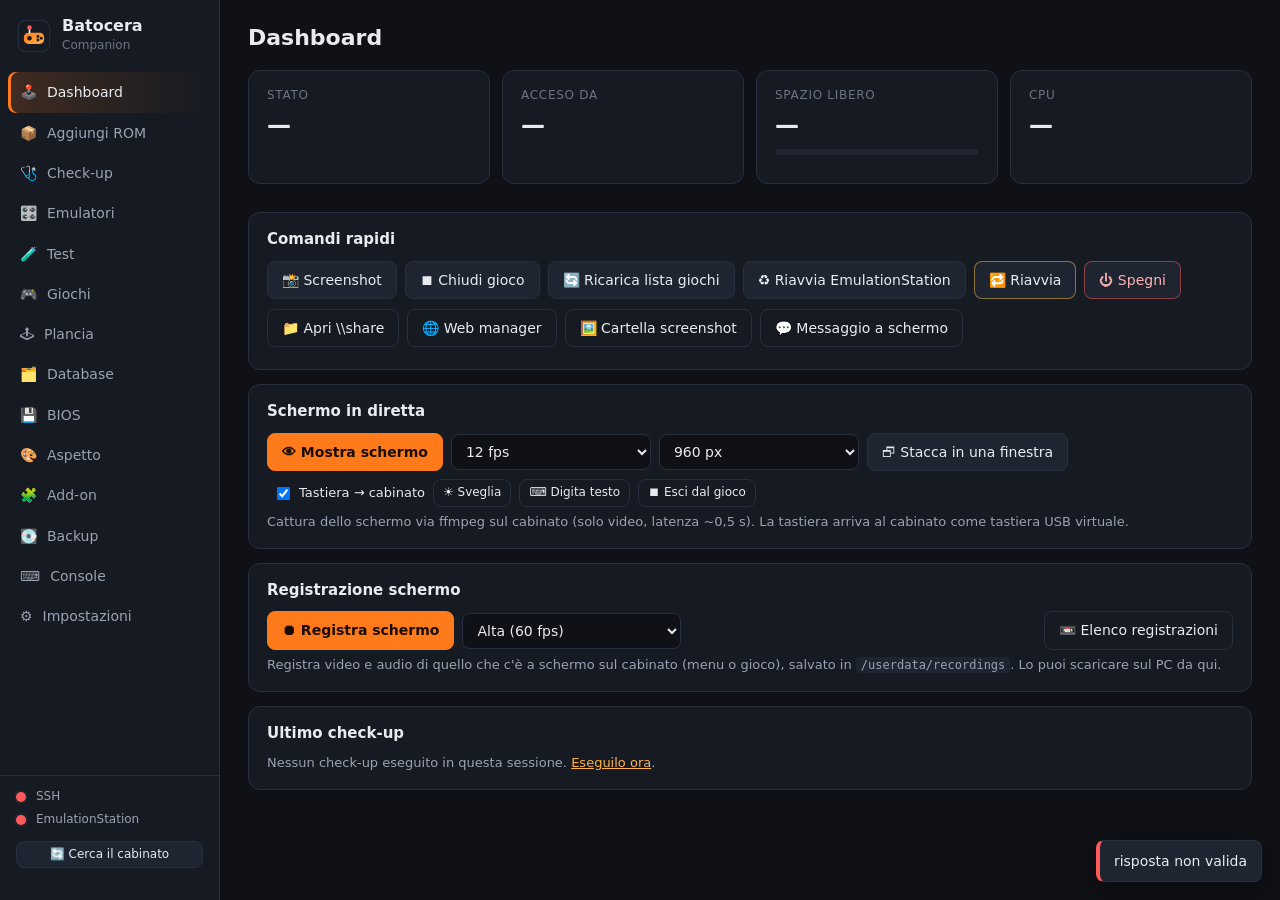
==== commit cdc336fb: "1.22.0: card Alimentazione (interruttore Zigbee via MQTT): stato, accendi, togli corrente, spegni e " ====
--- a/cmd/companion/web/index.html
+++ b/cmd/companion/web/index.html
@@ -61,6 +61,17 @@
         <div class="btns" style="margin-top:8px"><button class="btn" onclick="upLoad(true)">🔄 Controlla ora</button></div>
         <div id="up-job" hidden><div class="jobline"><span id="up-step"></span></div><div class="bar big"><i id="up-bar"></i></div><pre class="log" id="up-log"></pre></div>
       </div>
+      <div class="card" id="pw-card" hidden>
+        <h2>Alimentazione <span class="hint" id="pw-state">…</span></h2>
+        <div class="hint">Interruttore Zigbee del cabinato (Sonoff su Zigbee2MQTT) tramite il broker MQTT di Home Assistant. "Spegni e togli corrente" fa prima lo spegnimento pulito di Batocera, aspetta che il cabinato sia giù e poi stacca il relè.</div>
+        <div class="btns" style="margin-top:8px">
+          <button class="btn primary" onclick="pwAct('on')">⚡ Accendi</button>
+          <button class="btn danger" onclick="pwConfirm('shutdown','Spegnere Batocera e poi togliere corrente al cabinato?')">⏻ Spegni e togli corrente</button>
+          <button class="btn warn" onclick="pwConfirm('off','Togliere corrente subito, senza spegnere Batocera? (come staccare la spina)')">🔌 Togli corrente</button>
+          <button class="btn ghost sm" onclick="pwLoad()">🔄</button>
+        </div>
+        <div class="hint" id="pw-busy" hidden></div>
+      </div>
       <div class="card">
         <h2>Comandi rapidi</h2>
         <div class="btns">
@@ -190,6 +201,7 @@
           <button class="btn primary" onclick="rlRun()">🔎 Analizza tutte le ROM</button>
           <button class="btn" id="rl-fix-md" onclick="rlFix('multidisc')" hidden>💿 Sistema i multi-disco</button>
           <button class="btn" id="rl-fix-cores" onclick="rlFix('cores')" hidden>🧹 Togli i core non installati</button>
+          <button class="btn" id="rl-fix-bios" onclick="rlFix('bios')" hidden title="Copia neogeo.zip, pgm.zip e gli altri BIOS arcade nelle cartelle ROM che li richiedono, prendendoli da /userdata/bios o da un'altra cartella ROM dove già ci sono">💾 Copia BIOS e device nelle cartelle ROM</button>
         </div>
         <div id="rl-job" hidden style="margin-top:8px"><div class="jobline"><span id="rl-step"></span></div><div class="bar big"><i class="indet"></i></div><pre class="log" id="rl-log"></pre></div>
         <div id="rl-out" style="margin-top:10px"></div>
@@ -250,6 +262,7 @@
         <div class="btns" style="margin-top:8px">
           <button class="btn primary" onclick="gamesScrape()">🖼 Scraper…</button>
           <button class="btn" onclick="gamesRename()" title="Nomi leggibili: nome esteso per gli arcade, via i tag tra parentesi per le console">✎ Nomi…</button>
+          <button class="btn" id="g-diagall" onclick="gamesDiagAll()" title="Arcade: per ogni zip, set conosciuto? completo per il core in uso? per quale core lo è? Visual Pinball: per ogni tavolo, la ROM PinMAME c'è ed è completa?">🩺 Controlla tutti i set</button>
           <button class="btn" id="g-mame" onclick="gamesMame()" title="Verifica e converte gli zip della cartella mame alla versione di MAME installata sul cabinato">🔧 Set MAME…</button>
           <button class="btn" onclick="gamesMultidisc()" title="Crea l'.m3u e nasconde i singoli CD dei giochi multi-disco">💿 Nascondi duplicati multi-CD</button>
           <button class="btn" onclick="gamesHide(true)" title="Nasconde i selezionati dalla lista di EmulationStation">👁‍🗨 Nascondi</button>
@@ -508,6 +521,7 @@
           <label>Volume massimo (%)<input id="vb-max" class="in" type="number" value="150" min="100" max="200" title="Oltre 100 PipeWire amplifica via software"></label>
           <label>Volume all'avvio (%)<input id="vb-boot" class="in" type="number" value="50" min="0" max="200" title="Impostato a ogni accensione del cabinato, poi regoli col bilanciere"></label>
           <label>Tempo minimo fra due variazioni (s)<input id="vb-int" class="in" type="number" value="1" min="0.1" max="5" step="0.1" title="Anche tenendo premuto il bilanciere il volume cambia al massimo una volta ogni tanti secondi"></label>
+          <label class="chk" style="grid-column:1/-1"><input type="checkbox" id="vb-only" checked> Solo il controller su cui li ho rilevati <span class="hint" id="vb-phys-label"></span> <span class="hint">(i due zero delay hanno lo stesso nome: senza questa spunta i pulsanti con lo stesso numero valgono su entrambi)</span></label>
           <label class="chk" style="grid-column:1/-1"><input type="checkbox" id="vb-popup"> Mostra la barra del volume di EmulationStation al centro dello schermo <span class="hint">(se la spegni/accendi, EmulationStation viene riavviato: non farlo con un gioco in corso)</span></label>
         </div>
         <div class="btns" style="margin-top:8px">
@@ -573,11 +587,13 @@
           <label>Porta<input id="ha-port" class="in" type="number" value="1883"></label>
           <label>Utente MQTT<input id="ha-user" class="in" placeholder="mqtt_user"></label>
           <label>Password MQTT<input id="ha-pass" class="in" type="password"></label>
+          <label>Interruttore Zigbee del cabinato (topic Zigbee2MQTT)<input id="ha-power" class="in" placeholder="zigbee2mqtt/Cabinato"></label>
           <label>Nome del dispositivo in HA<input id="ha-name" class="in" value="Cabinato Arcade1Up"></label>
           <label>ID (lettere/numeri)<input id="ha-id" class="in" value="cabinato"></label>
         </div>
         <div class="btns" style="margin-top:8px">
           <button class="btn primary" onclick="haInstall()">🏠 Installa / aggiorna sul cabinato</button>
+          <button class="btn" onclick="pwSaveCfg()" title="Salva broker e interruttore solo sul PC, per la card Alimentazione della Dashboard (senza toccare l'agente sul cabinato)">🔌 Salva per l'alimentazione</button>
           <button class="btn ghost" onclick="haRemove()">🗑 Rimuovi</button>
           <button class="btn ghost" onclick="haLoad()">Aggiorna stato</button>
         </div>
--- a/cmd/companion/web/app.css
+++ b/cmd/companion/web/app.css
@@ -251,3 +251,5 @@
 .up-item .n{color:var(--fg2);font-size:12px;margin-top:2px}
 .up-item .btns{margin-left:auto;flex:none}
 .btns label.chk{display:inline-flex;align-items:center;gap:6px;font-size:13px;color:var(--fg)}
+.rl-ok td{opacity:.55}.rl-ok td:last-child{opacity:1}
+.pl-btn.missing{opacity:.35;border-style:dashed}
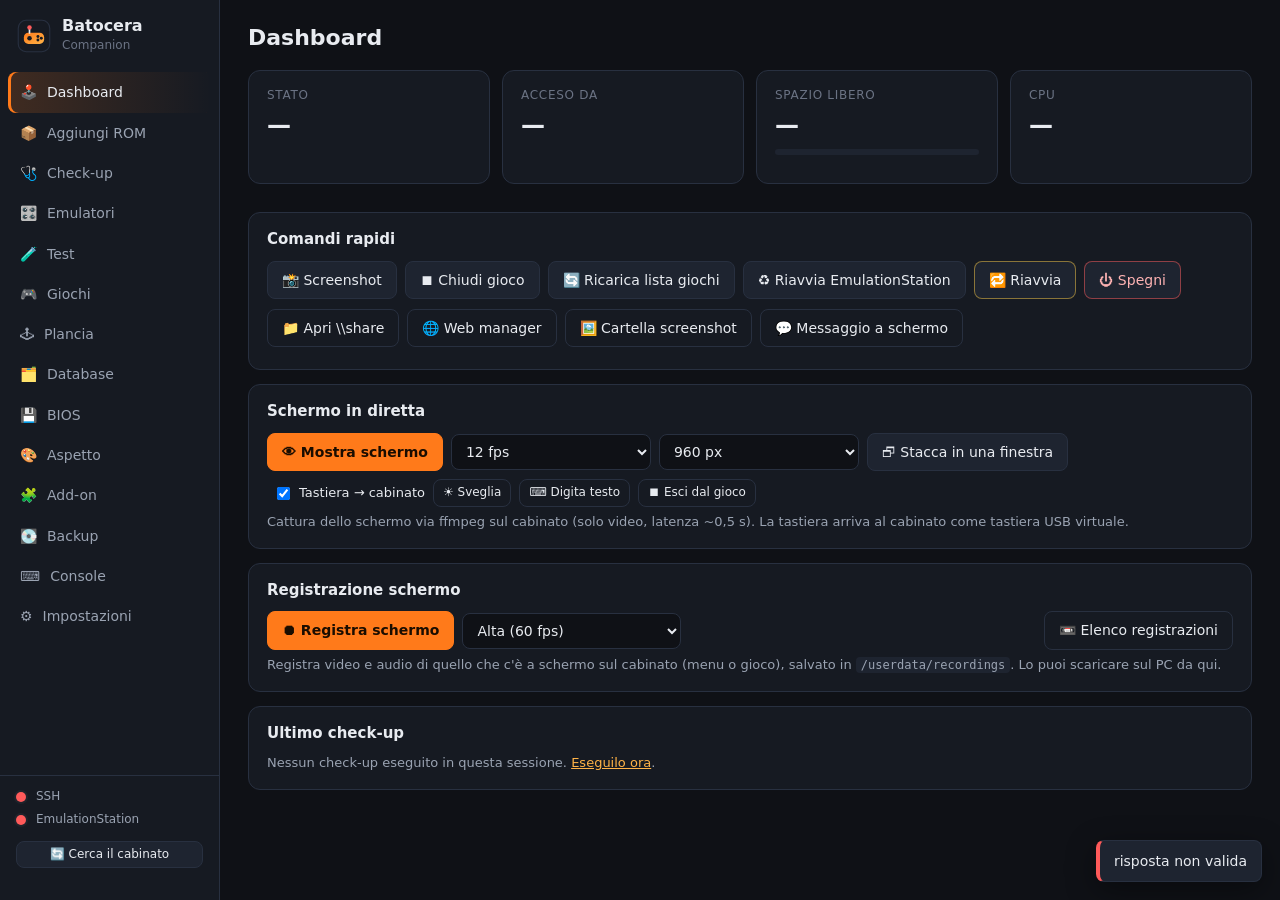
==== commit ab0cb434: "1.22.1: Plancia con i nomi di EmulationStation (SUD/EST/NORD/OVEST, L1/R1/L2/R2) Co-Authored-By: Cla" ====
--- a/cmd/companion/web/index.html
+++ b/cmd/companion/web/index.html
@@ -280,7 +280,7 @@
 
     <!-- DATS -->
     <section data-view="plancia" class="view">
-      <header><h1>Plancia</h1><div class="hint">I comandi fisici del cabinato con le scritte della plancia: si illuminano quando li premi, così verifichi cablaggio ed encoder senza avviare un gioco. Sotto ogni pulsante c'è il tasto Batocera corrispondente (A, B, X, Y, L, R, Start, Hotkey).</div></header>
+      <header><h1>Plancia</h1><div class="hint">I comandi fisici del cabinato con le scritte della plancia: si illuminano quando li premi, così verifichi cablaggio ed encoder senza avviare un gioco. Sotto ogni pulsante c'è il nome che usa EmulationStation nella configurazione del controller (A · SUD, B · EST, X · NORD, Y · OVEST, L1, R1, L2, R2, Select, Start, Hotkey).</div></header>
       <div class="card">
         <div class="btns">
           <span id="pl-st" class="hint">…</span>
